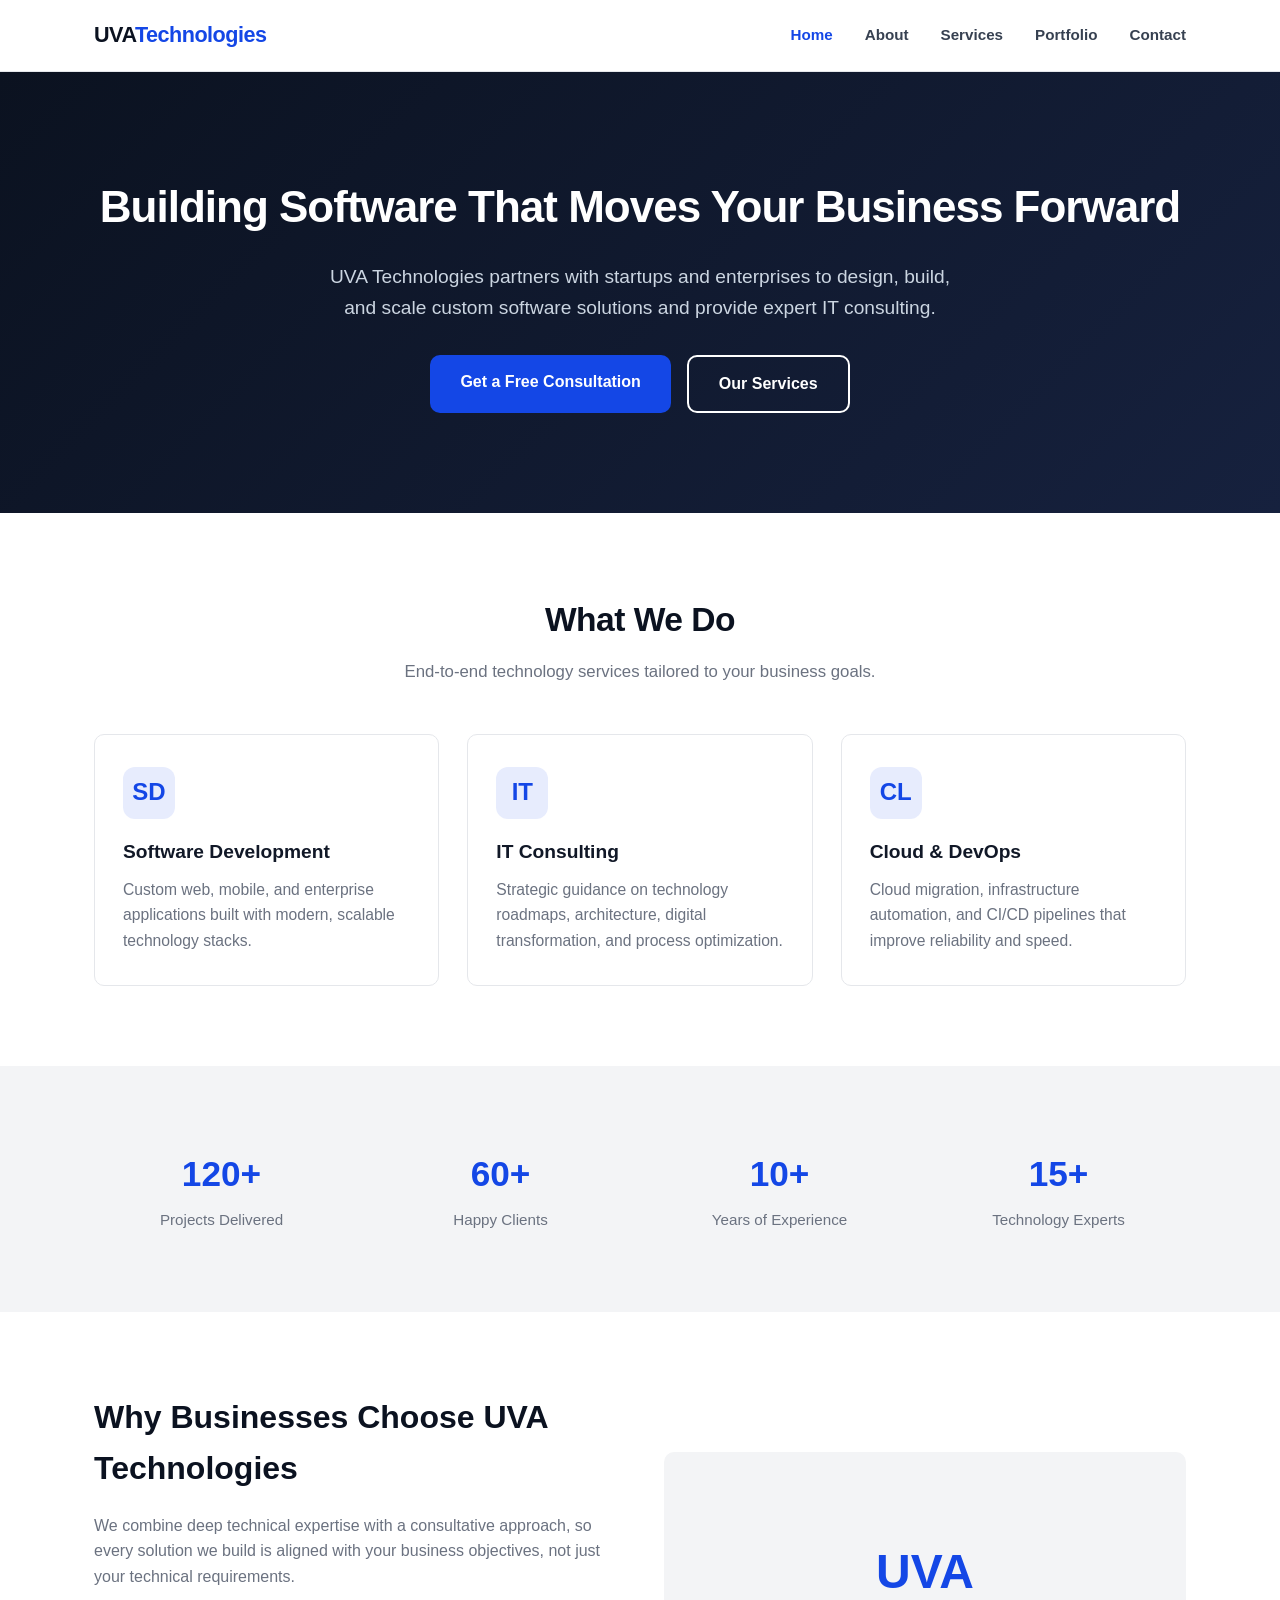
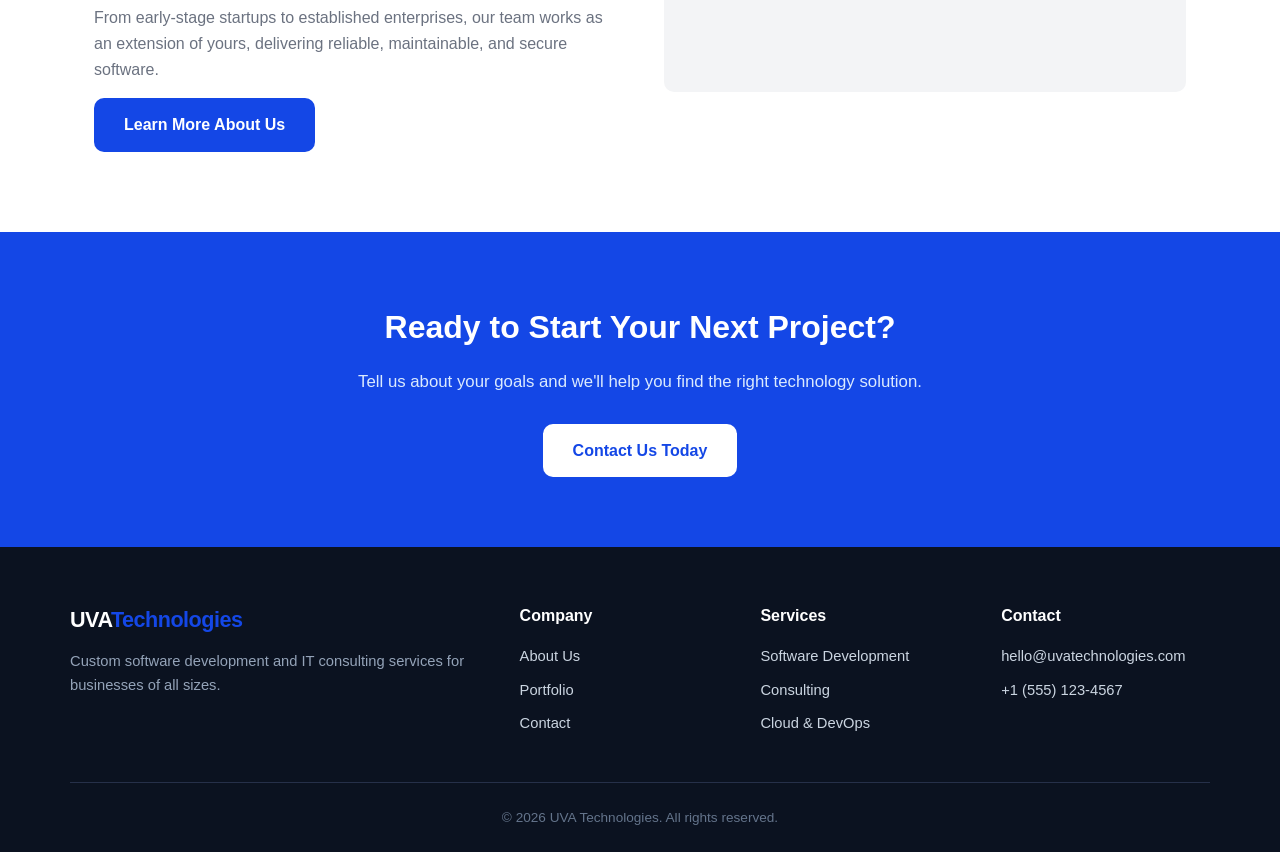
==== index.html @ 74a9acab "Create index.html" ====
<!DOCTYPE html>
<html lang="en">
<head>
<meta charset="UTF-8">
<meta name="viewport" content="width=device-width, initial-scale=1.0">
<title>UVA Technologies | Software Development &amp; IT Consulting</title>
<meta name="description" content="UVA Technologies delivers custom software development, IT consulting, cloud, and staff augmentation services to help businesses grow.">
<link rel="stylesheet" href="style.css">
</head>
<body>

<header class="site-header">
  <div class="nav-wrap">
    <a href="index.html" class="logo">UVA<span>Technologies</span></a>
    <nav class="main-nav">
      <ul>
        <li><a href="index.html" class="active">Home</a></li>
        <li><a href="about.html">About</a></li>
        <li><a href="services.html">Services</a></li>
        <li><a href="portfolio.html">Portfolio</a></li>
        <li><a href="contact.html">Contact</a></li>
      </ul>
    </nav>
  </div>
</header>

<section class="hero">
  <div class="hero-inner">
    <h1>Building Software That Moves Your Business Forward</h1>
    <p>UVA Technologies partners with startups and enterprises to design, build, and scale custom software solutions and provide expert IT consulting.</p>
    <div class="btn-row">
      <a href="contact.html" class="btn">Get a Free Consultation</a>
      <a href="services.html" class="btn btn-outline">Our Services</a>
    </div>
  </div>
</section>

<section>
  <div class="container">
    <div class="section-title">
      <h2>What We Do</h2>
      <p>End-to-end technology services tailored to your business goals.</p>
    </div>
    <div class="grid">
      <div class="card">
        <div class="icon">SD</div>
        <h3>Software Development</h3>
        <p>Custom web, mobile, and enterprise applications built with modern, scalable technology stacks.</p>
      </div>
      <div class="card">
        <div class="icon">IT</div>
        <h3>IT Consulting</h3>
        <p>Strategic guidance on technology roadmaps, architecture, digital transformation, and process optimization.</p>
      </div>
      <div class="card">
        <div class="icon">CL</div>
        <h3>Cloud &amp; DevOps</h3>
        <p>Cloud migration, infrastructure automation, and CI/CD pipelines that improve reliability and speed.</p>
      </div>
    </div>
  </div>
</section>

<section class="bg-light">
  <div class="container">
    <div class="stats">
      <div class="stat"><h3>120+</h3><p>Projects Delivered</p></div>
      <div class="stat"><h3>60+</h3><p>Happy Clients</p></div>
      <div class="stat"><h3>10+</h3><p>Years of Experience</p></div>
      <div class="stat"><h3>15+</h3><p>Technology Experts</p></div>
    </div>
  </div>
</section>

<section>
  <div class="container two-col">
    <div>
      <h2>Why Businesses Choose UVA Technologies</h2>
      <p>We combine deep technical expertise with a consultative approach, so every solution we build is aligned with your business objectives, not just your technical requirements.</p>
      <p>From early-stage startups to established enterprises, our team works as an extension of yours, delivering reliable, maintainable, and secure software.</p>
      <a href="about.html" class="btn">Learn More About Us</a>
    </div>
    <div class="service-visual">UVA</div>
  </div>
</section>

<section class="cta">
  <h2>Ready to Start Your Next Project?</h2>
  <p>Tell us about your goals and we'll help you find the right technology solution.</p>
  <a href="contact.html" class="btn" style="background:#fff;color:var(--primary);">Contact Us Today</a>
</section>

<footer class="site-footer">
  <div class="footer-grid">
    <div class="footer-brand">
      <div class="logo" style="color:#fff;">UVA<span>Technologies</span></div>
      <p>Custom software development and IT consulting services for businesses of all sizes.</p>
    </div>
    <div>
      <h4>Company</h4>
      <ul>
        <li><a href="about.html">About Us</a></li>
        <li><a href="portfolio.html">Portfolio</a></li>
        <li><a href="contact.html">Contact</a></li>
      </ul>
    </div>
    <div>
      <h4>Services</h4>
      <ul>
        <li><a href="services.html">Software Development</a></li>
        <li><a href="services.html">Consulting</a></li>
        <li><a href="services.html">Cloud &amp; DevOps</a></li>
      </ul>
    </div>
    <div>
      <h4>Contact</h4>
      <ul>
        <li>hello@uvatechnologies.com</li>
        <li>+1 (555) 123-4567</li>
      </ul>
    </div>
  </div>
  <div class="footer-bottom">
    &copy; 2026 UVA Technologies. All rights reserved.
  </div>
</footer>

</body>
</html>
---- style.css ----
:root {
  --primary: #1447e6;
  --primary-dark: #0f2fb0;
  --dark: #0b1220;
  --gray-900: #111827;
  --gray-700: #374151;
  --gray-500: #6b7280;
  --gray-200: #e5e7eb;
  --gray-100: #f3f4f6;
  --light: #ffffff;
  --radius: 10px;
}

* { box-sizing: border-box; margin: 0; padding: 0; }

body {
  font-family: -apple-system, BlinkMacSystemFont, "Segoe UI", Roboto, Helvetica, Arial, sans-serif;
  color: var(--gray-900);
  background: var(--light);
  line-height: 1.6;
}

a { text-decoration: none; color: inherit; }
ul { list-style: none; }
img { max-width: 100%; display: block; }

.container {
  max-width: 1140px;
  margin: 0 auto;
  padding: 0 24px;
}

header.site-header {
  position: sticky;
  top: 0;
  background: var(--light);
  border-bottom: 1px solid var(--gray-200);
  z-index: 100;
}

.nav-wrap {
  display: flex;
  align-items: center;
  justify-content: space-between;
  padding: 18px 24px;
  max-width: 1140px;
  margin: 0 auto;
}

.logo {
  font-size: 1.35rem;
  font-weight: 800;
  color: var(--dark);
  letter-spacing: -0.5px;
}

.logo span { color: var(--primary); }

nav.main-nav ul {
  display: flex;
  gap: 32px;
}

nav.main-nav a {
  font-weight: 600;
  font-size: 0.95rem;
  color: var(--gray-700);
  transition: color 0.2s;
}

nav.main-nav a:hover,
nav.main-nav a.active {
  color: var(--primary);
}

.menu-toggle { display: none; }

.hero {
  background: linear-gradient(135deg, var(--dark) 0%, #16213e 100%);
  color: var(--light);
  padding: 100px 24px;
}

.hero-inner {
  max-width: 1140px;
  margin: 0 auto;
  text-align: center;
}

.hero h1 {
  font-size: 2.75rem;
  font-weight: 800;
  margin-bottom: 20px;
  letter-spacing: -1px;
}

.hero p {
  font-size: 1.2rem;
  color: #cbd5e1;
  max-width: 640px;
  margin: 0 auto 32px;
}

.btn {
  display: inline-block;
  padding: 14px 30px;
  background: var(--primary);
  color: #fff;
  font-weight: 700;
  border-radius: var(--radius);
  transition: background 0.2s, transform 0.2s;
  border: none;
  cursor: pointer;
  font-size: 1rem;
}

.btn:hover { background: var(--primary-dark); transform: translateY(-2px); }

.btn-outline {
  background: transparent;
  border: 2px solid var(--light);
  color: var(--light);
}

.btn-outline:hover { background: var(--light); color: var(--dark); }

.btn-row { display: flex; gap: 16px; justify-content: center; flex-wrap: wrap; }

section { padding: 80px 24px; }

.section-title {
  text-align: center;
  margin-bottom: 48px;
}

.section-title h2 {
  font-size: 2.1rem;
  font-weight: 800;
  color: var(--dark);
  letter-spacing: -0.5px;
  margin-bottom: 12px;
}

.section-title p {
  color: var(--gray-500);
  font-size: 1.05rem;
  max-width: 620px;
  margin: 0 auto;
}

.bg-light { background: var(--gray-100); }

.grid {
  display: grid;
  grid-template-columns: repeat(3, 1fr);
  gap: 28px;
}

.card {
  background: var(--light);
  border: 1px solid var(--gray-200);
  border-radius: var(--radius);
  padding: 32px 28px;
  transition: box-shadow 0.2s, transform 0.2s;
}

.card:hover { box-shadow: 0 12px 28px rgba(15,23,42,0.08); transform: translateY(-4px); }

.card .icon {
  width: 52px;
  height: 52px;
  border-radius: 12px;
  background: rgba(20,71,230,0.1);
  color: var(--primary);
  display: flex;
  align-items: center;
  justify-content: center;
  font-size: 1.5rem;
  font-weight: 800;
  margin-bottom: 18px;
}

.card h3 { font-size: 1.2rem; margin-bottom: 10px; font-weight: 700; }
.card p { color: var(--gray-500); font-size: 0.98rem; }

.service-block {
  display: grid;
  grid-template-columns: 1fr 1fr;
  gap: 48px;
  align-items: center;
  padding: 56px 0;
  border-bottom: 1px solid var(--gray-200);
}

.service-block:last-child { border-bottom: none; }

.service-block h3 {
  font-size: 1.6rem;
  font-weight: 800;
  margin-bottom: 16px;
  color: var(--dark);
}

.service-block p { color: var(--gray-500); margin-bottom: 18px; }

.service-block ul li {
  padding: 8px 0 8px 28px;
  position: relative;
  color: var(--gray-700);
}

.service-block ul li::before {
  content: "\2713";
  position: absolute;
  left: 0;
  color: var(--primary);
  font-weight: 800;
}

.service-visual {
  background: var(--gray-100);
  border-radius: var(--radius);
  height: 240px;
  display: flex;
  align-items: center;
  justify-content: center;
  font-size: 3rem;
  color: var(--primary);
  font-weight: 800;
}

.stats {
  display: grid;
  grid-template-columns: repeat(4, 1fr);
  gap: 24px;
  text-align: center;
}

.stats .stat h3 { font-size: 2.2rem; color: var(--primary); font-weight: 800; }
.stats .stat p { color: var(--gray-500); font-size: 0.95rem; margin-top: 6px; }

.two-col {
  display: grid;
  grid-template-columns: 1fr 1fr;
  gap: 48px;
  align-items: center;
}

.two-col h2 { font-size: 2rem; font-weight: 800; margin-bottom: 18px; color: var(--dark); }
.two-col p { color: var(--gray-500); margin-bottom: 16px; }

.portfolio-grid {
  display: grid;
  grid-template-columns: repeat(3, 1fr);
  gap: 28px;
}

.portfolio-card {
  border-radius: var(--radius);
  overflow: hidden;
  border: 1px solid var(--gray-200);
}

.portfolio-thumb {
  height: 170px;
  background: linear-gradient(135deg, var(--primary), var(--dark));
  display: flex;
  align-items: center;
  justify-content: center;
  color: #fff;
  font-weight: 800;
  font-size: 1.1rem;
}

.portfolio-body { padding: 20px; }
.portfolio-body h3 { font-size: 1.1rem; margin-bottom: 8px; }
.portfolio-body p { color: var(--gray-500); font-size: 0.92rem; }
.tag {
  display: inline-block;
  background: var(--gray-100);
  color: var(--gray-700);
  font-size: 0.78rem;
  font-weight: 700;
  padding: 4px 10px;
  border-radius: 999px;
  margin-top: 10px;
}

.cta {
  background: var(--primary);
  color: #fff;
  text-align: center;
  padding: 70px 24px;
}
.cta h2 { font-size: 2rem; font-weight: 800; margin-bottom: 16px; }
.cta p { color: #dbeafe; margin-bottom: 28px; font-size: 1.05rem; }

.contact-wrap {
  display: grid;
  grid-template-columns: 1fr 1fr;
  gap: 56px;
}

.contact-info h3 { font-size: 1.3rem; margin-bottom: 8px; font-weight: 700; }
.contact-info p { color: var(--gray-500); margin-bottom: 24px; }
.contact-item { margin-bottom: 22px; }
.contact-item strong { display: block; color: var(--dark); margin-bottom: 4px; }

form .field { margin-bottom: 18px; }
form label { display: block; font-weight: 600; margin-bottom: 6px; font-size: 0.92rem; }
form input, form textarea {
  width: 100%;
  padding: 12px 14px;
  border: 1px solid var(--gray-200);
  border-radius: 8px;
  font-size: 0.95rem;
  font-family: inherit;
}
form textarea { resize: vertical; min-height: 120px; }

footer.site-footer {
  background: var(--dark);
  color: #cbd5e1;
  padding: 56px 24px 24px;
}

.footer-grid {
  max-width: 1140px;
  margin: 0 auto;
  display: grid;
  grid-template-columns: 2fr 1fr 1fr 1fr;
  gap: 32px;
  padding-bottom: 36px;
  border-bottom: 1px solid #263049;
}

.footer-grid h4 { color: #fff; margin-bottom: 16px; font-size: 1rem; }
.footer-grid ul li { margin-bottom: 10px; font-size: 0.92rem; }
.footer-grid ul li a:hover { color: #fff; }
.footer-brand p { font-size: 0.92rem; color: #94a3b8; margin-top: 12px; }

.footer-bottom {
  max-width: 1140px;
  margin: 0 auto;
  padding-top: 24px;
  text-align: center;
  font-size: 0.85rem;
  color: #64748b;
}

@media (max-width: 860px) {
  nav.main-nav ul { display: none; }
  .grid, .portfolio-grid { grid-template-columns: 1fr 1fr; }
  .service-block, .two-col, .contact-wrap { grid-template-columns: 1fr; }
  .stats { grid-template-columns: 1fr 1fr; }
  .footer-grid { grid-template-columns: 1fr 1fr; }
  .hero h1 { font-size: 2.1rem; }
}

@media (max-width: 560px) {
  .grid, .portfolio-grid { grid-template-columns: 1fr; }
  .stats { grid-template-columns: 1fr; }
  .footer-grid { grid-template-columns: 1fr; }
}
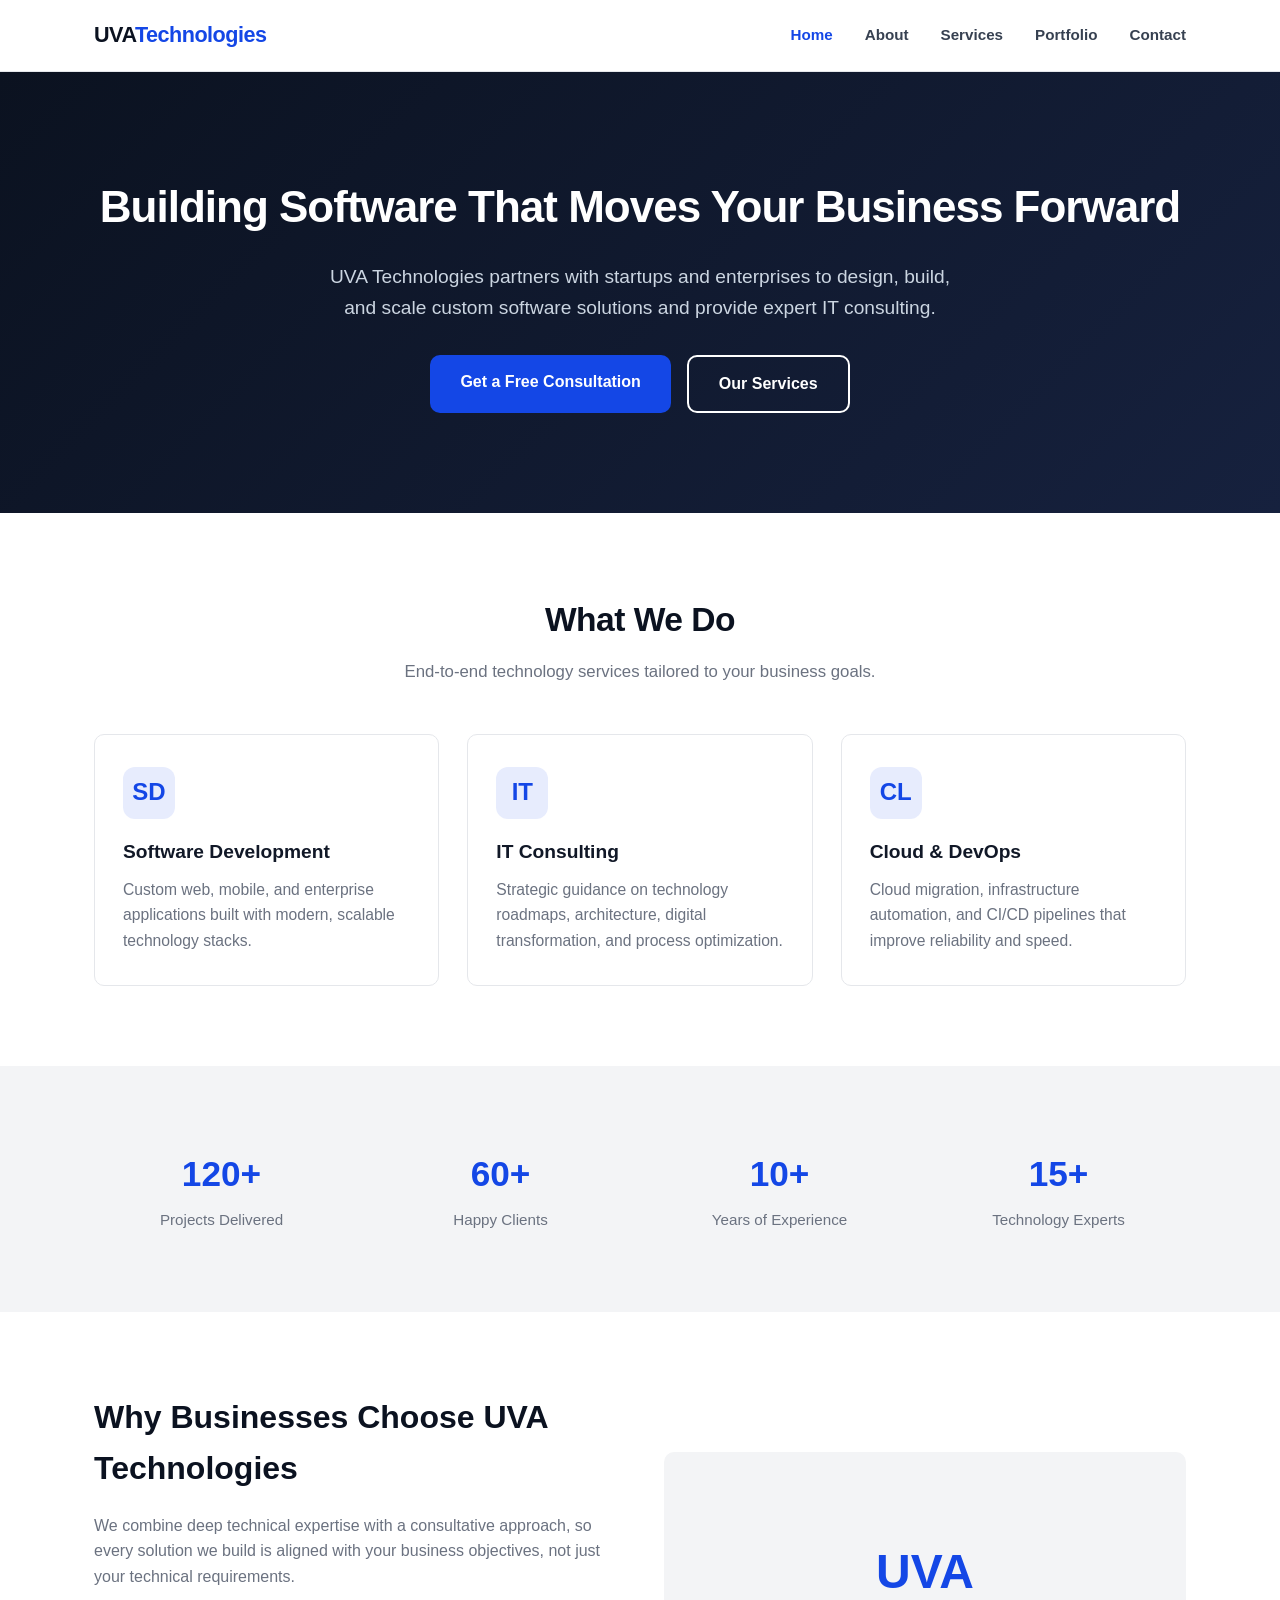
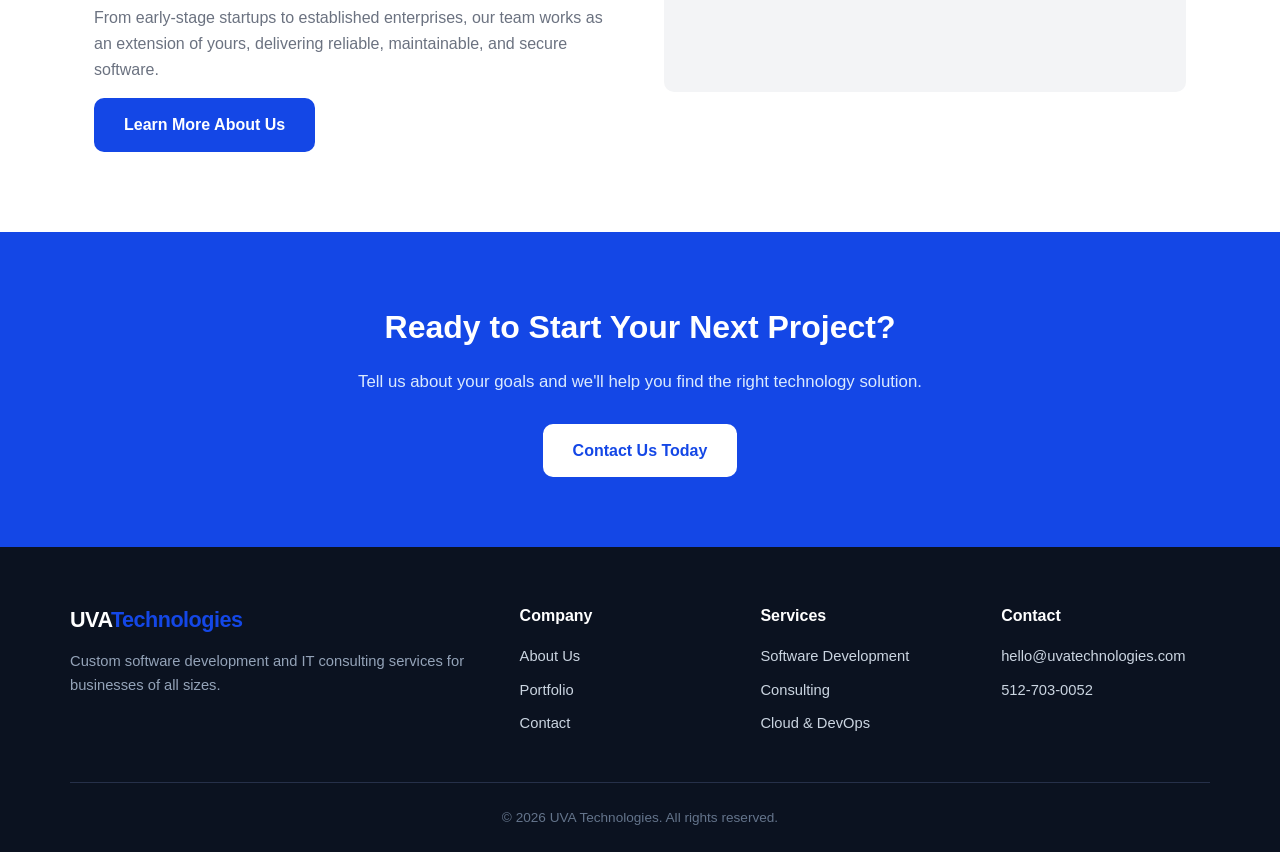
==== commit ecbf9de8: "Update phone number" ====
--- a/index.html
+++ b/index.html
@@ -116,7 +116,7 @@
       <h4>Contact</h4>
       <ul>
         <li>hello@uvatechnologies.com</li>
-        <li>+1 (555) 123-4567</li>
+        <li>512-703-0052</li>
       </ul>
     </div>
   </div>
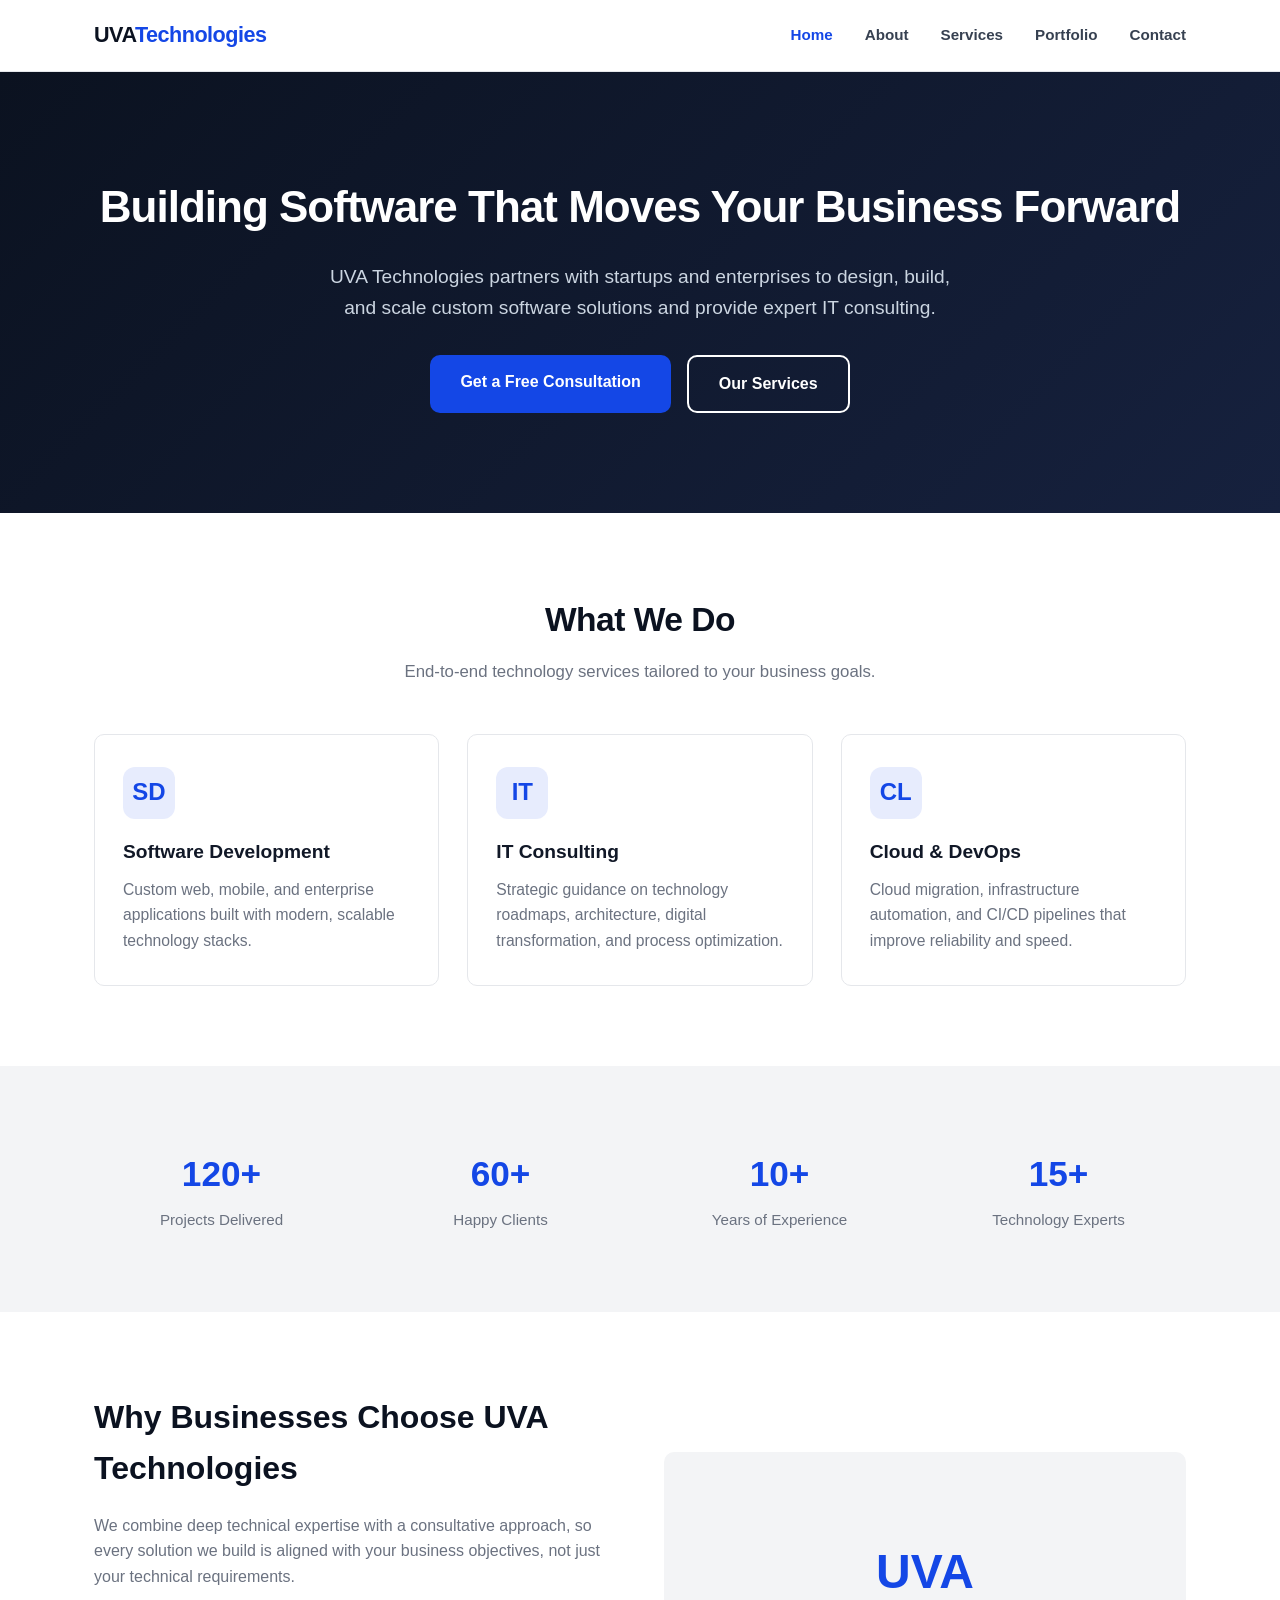
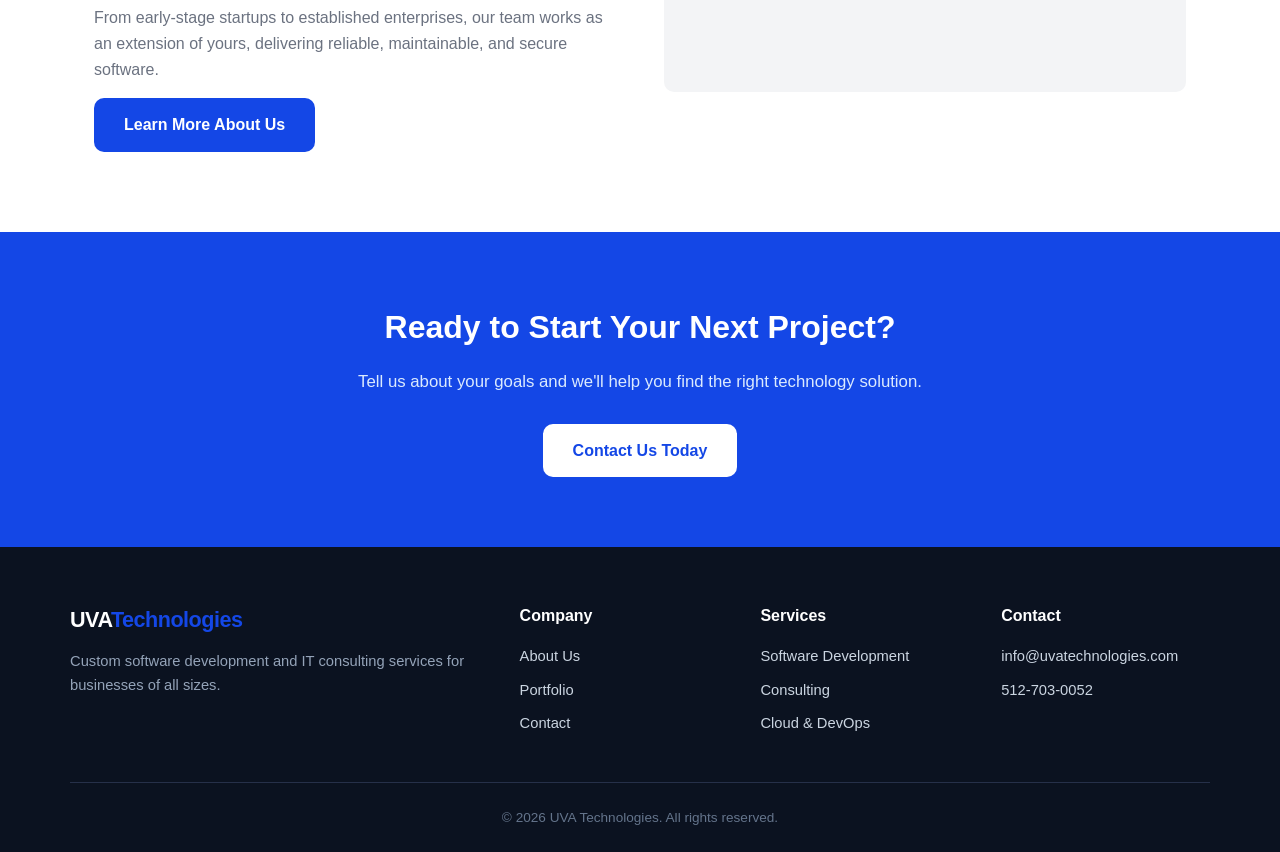
==== commit 48ac0911: "Update contact email to info@uvatechnologies.com" ====
--- a/index.html
+++ b/index.html
@@ -115,7 +115,7 @@
     <div>
       <h4>Contact</h4>
       <ul>
-        <li>hello@uvatechnologies.com</li>
+        <li>info@uvatechnologies.com</li>
         <li>512-703-0052</li>
       </ul>
     </div>
